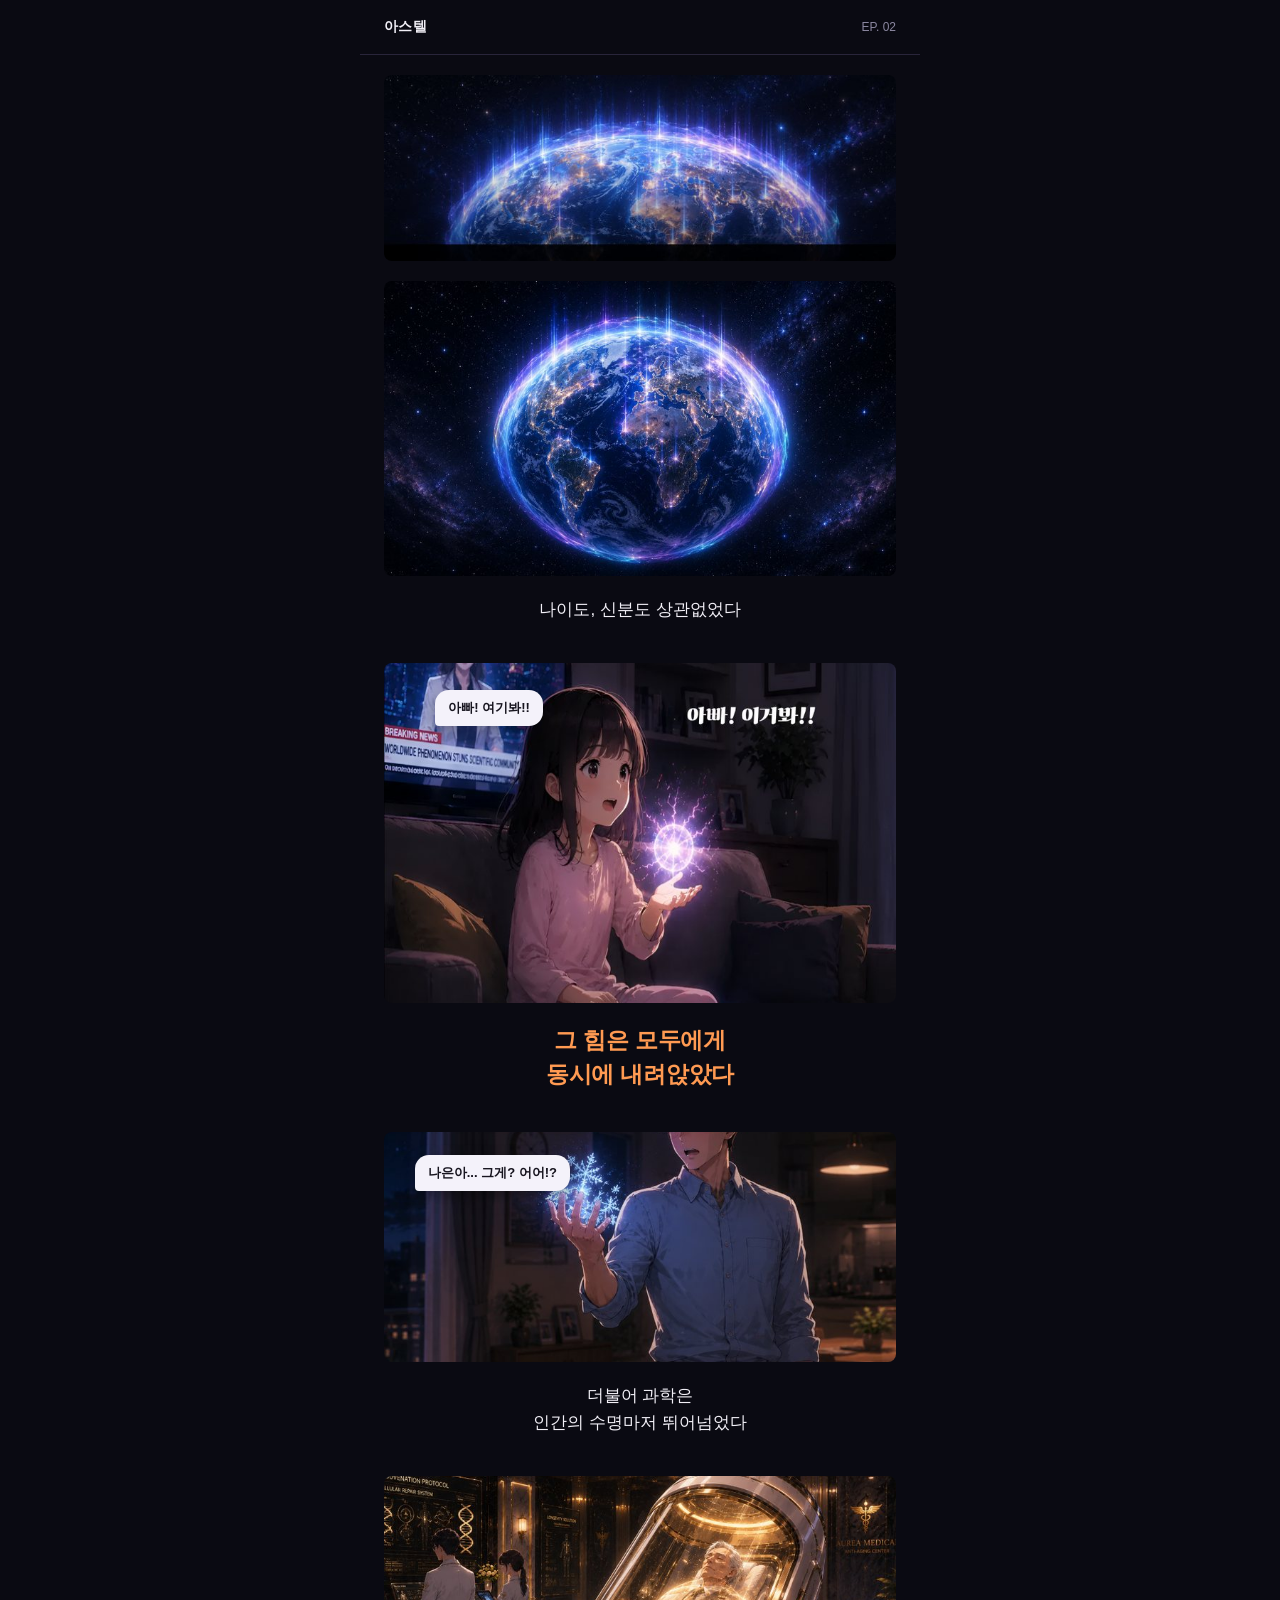
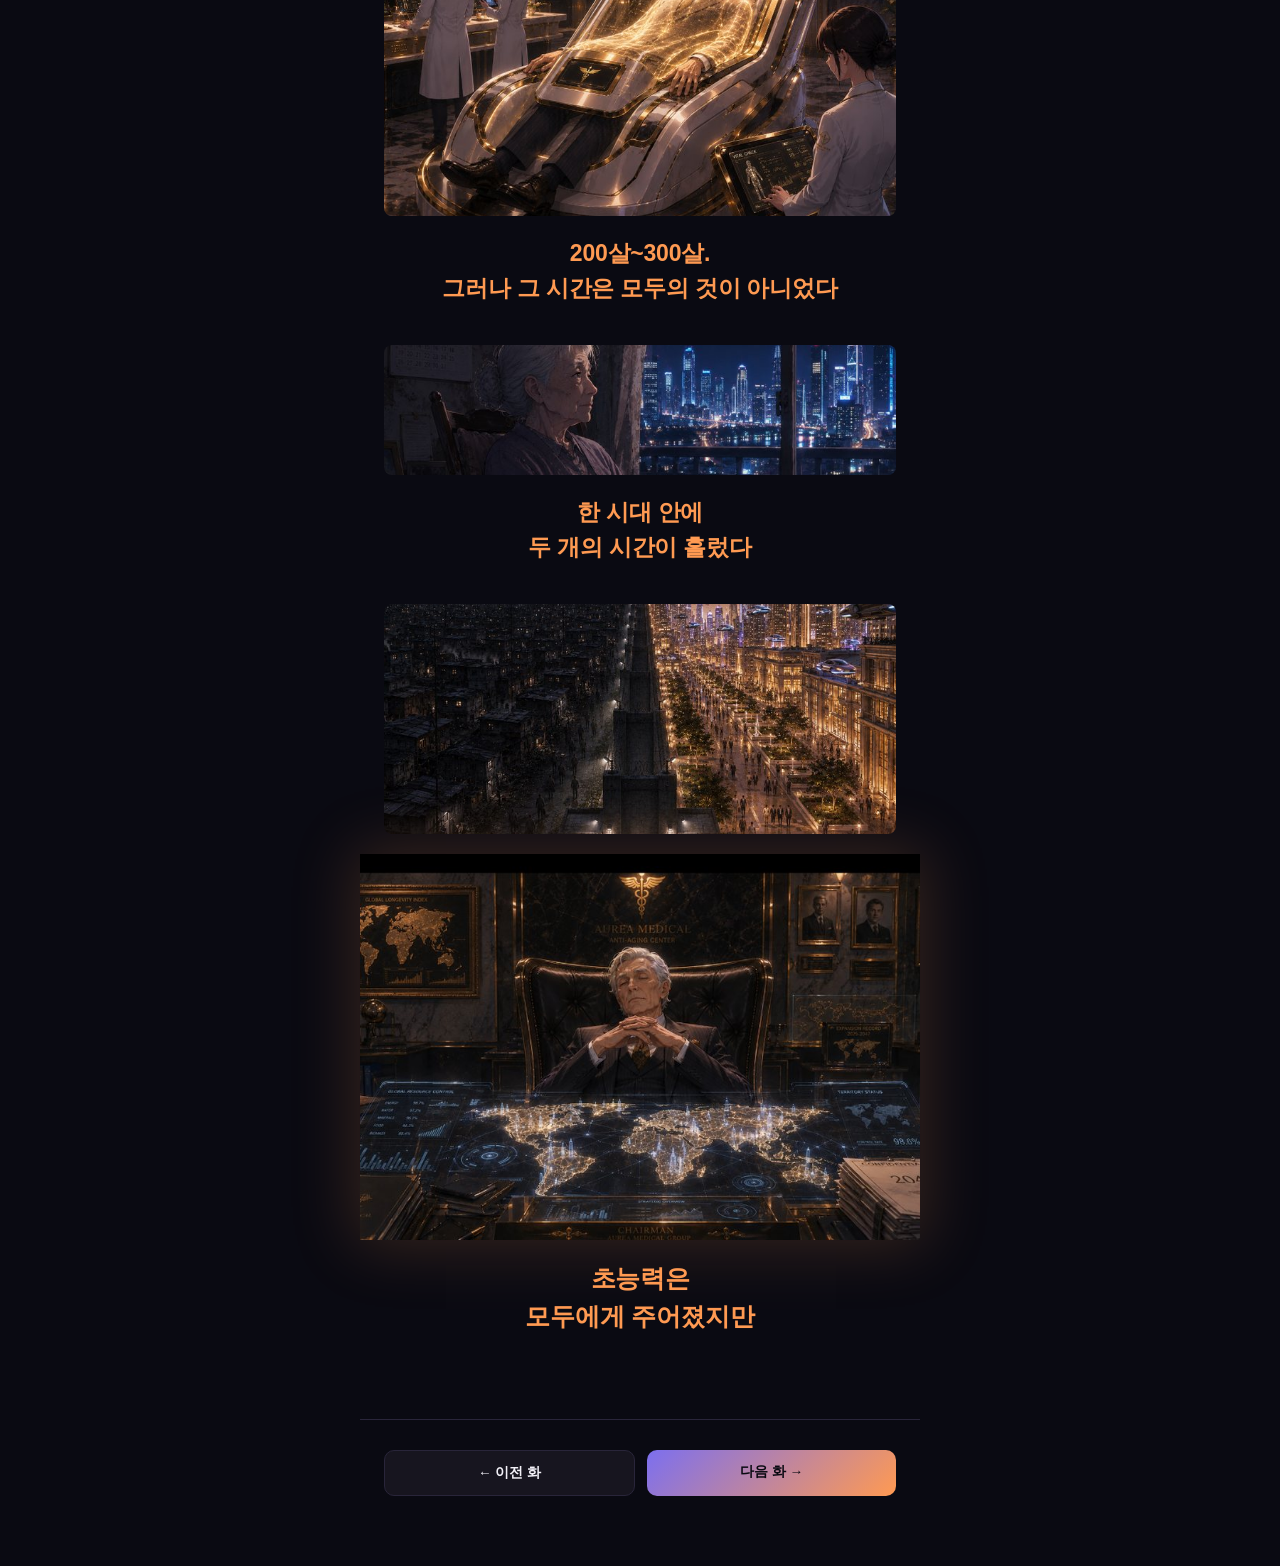
==== episodes/ep2.html @ e9e4303b "Add files via upload" ====
<!DOCTYPE html>
<html lang="ko">
<head>
<meta charset="UTF-8">
<meta name="viewport" content="width=device-width, initial-scale=1.0">
<title>2화 — 아스텔</title>
<link rel="stylesheet" href="../assets/site.css">
</head>
<body>

  <div class="site-nav">
    <a class="brand" href="../index.html">아스텔</a>
    <span class="ep-tag">EP. 02</span>
  </div>

  <div class="strip">

    <div class="cut size-m">
      <div class="cut-media"><img src="images/ep2/earth_top.jpg" alt="지구, 첫 번째 컷"></div>
    </div>

    <div class="cut size-l reveal">
      <div class="cut-media"><img src="images/ep2/earth_full.jpg" alt="지구, 두 번째 컷 (확대)"></div>
    </div>

    <div class="cut">
      <div class="cut-text text-normal">나이도, 신분도 상관없었다</div>
    </div>

    <div class="cut size-l reveal">
      <div class="cut-media">
        <img src="images/ep2/girl_power.jpg" alt="소녀가 손 위의 빛을 보여주는 장면">
        <div class="bubble-wrap" style="top:8%; left:10%;"><div class="bubble">아빠! 여기봐!!</div></div>
      </div>
    </div>

    <div class="cut">
      <div class="cut-text text-impact">그 힘은 모두에게<br>동시에 내려앉았다</div>
    </div>

    <div class="cut size-m">
      <div class="cut-media">
        <img src="images/ep2/man_power.jpg" alt="남성이 놀라며 손 위의 빛을 보는 장면">
        <div class="bubble-wrap" style="top:10%; left:6%;"><div class="bubble">나은아... 그게? 어어!?</div></div>
      </div>
    </div>

    <div class="cut">
      <div class="cut-text text-normal">더불어 과학은<br>인간의 수명마저 뛰어넘었다</div>
    </div>

    <div class="cut size-l reveal">
      <div class="cut-media"><img src="images/ep2/pod_capsule.jpg" alt="수명 연장 캡슐 시술 장면"></div>
    </div>

    <div class="cut">
      <div class="cut-text text-impact">200살~300살.<br>그러나 그 시간은 모두의 것이 아니었다</div>
    </div>

    <div class="cut size-s">
      <div class="cut-media"><img src="images/ep2/elder_window.jpg" alt="노년 여성이 도시를 바라보는 장면"></div>
    </div>

    <div class="cut">
      <div class="cut-text text-impact">한 시대 안에<br>두 개의 시간이 흘렀다</div>
    </div>

    <div class="cut size-m">
      <div class="cut-media"><img src="images/ep2/city_street.jpg" alt="도시 거리 전경"></div>
    </div>

    <div class="cut size-full reveal">
      <div class="cut-media"><img src="images/ep2/final_portrait.jpg" alt="빛과 지구본을 담은 마무리 이미지"></div>
    </div>

    <div class="cut">
      <div class="cut-text text-impact" style="font-size:25px">초능력은<br>모두에게 주어졌지만</div>
    </div>
  </div>

  <div class="ep-end">
    <a href="ep1.html">← 이전 화</a>
    <a class="next" href="ep3.html">다음 화 →</a>
  </div>

<script>
  const revealEls = document.querySelectorAll('.reveal');
  const io = new IntersectionObserver((entries) => {
    entries.forEach(entry => {
      if (entry.isIntersecting) {
        entry.target.classList.add('is-visible');
        io.unobserve(entry.target);
      }
    });
  }, { threshold: 0.2 });
  revealEls.forEach(el => io.observe(el));
</script>

</body>
</html>
---- assets/site.css ----
:root {
  --bg: #0a0a12;
  --text-main: #f2f0f7;
  --text-quiet: #8b87a0;
  --accent-violet: #7c6fef;
  --accent-violet-bright: #b6a6ff;
  --accent-ember: #ff9a52;
  --note-border: #29253a;
}

* { box-sizing: border-box; }

html, body {
  margin: 0;
  background: var(--bg);
  color: var(--text-main);
  font-family: 'Pretendard Variable', Pretendard, 'Noto Sans KR', 'Apple SD Gothic Neo', -apple-system, BlinkMacSystemFont, sans-serif;
}

body {
  display: flex;
  flex-direction: column;
  align-items: center;
}

a { color: inherit; }

/* Top nav */
.site-nav {
  max-width: 560px;
  width: 100%;
  padding: 18px 24px;
  display: flex;
  align-items: center;
  justify-content: space-between;
  border-bottom: 1px solid var(--note-border);
}

.site-nav .brand {
  font-size: 14px;
  font-weight: 800;
  letter-spacing: 0.02em;
  text-decoration: none;
}

.site-nav .ep-tag {
  font-size: 12px;
  color: var(--text-quiet);
}

/* Landing page */
.hero {
  max-width: 560px;
  width: 100%;
  padding: 70px 24px 40px;
  text-align: center;
}

.hero .tagline {
  font-size: 12px;
  letter-spacing: 0.16em;
  color: var(--accent-violet-bright);
  text-transform: uppercase;
  margin-bottom: 18px;
  font-weight: 700;
}

.hero h1 {
  font-size: 30px;
  line-height: 1.4;
  margin: 0 0 18px;
  font-weight: 800;
}

.hero p.lead {
  font-size: 15px;
  line-height: 1.8;
  color: #cfc9e2;
  margin: 0 0 40px;
}

.hero .cta {
  display: inline-block;
  background: linear-gradient(135deg, var(--accent-violet), var(--accent-ember));
  color: #0a0a12;
  font-weight: 800;
  font-size: 15px;
  padding: 14px 30px;
  border-radius: 999px;
  text-decoration: none;
}

/* Strip */
.strip {
  max-width: 560px;
  width: 100%;
  padding-bottom: 40px;
}

.cut {
  padding: 0 24px;
  margin-bottom: 4px;
}

.cut-media {
  position: relative;
  overflow: hidden;
  border-radius: 8px;
  margin: 20px 0 12px;
}

.cut-media img {
  width: 100%;
  display: block;
  object-fit: cover;
}

.size-s .cut-media img { max-height: 130px; }
.size-m .cut-media img { max-height: 230px; }
.size-l .cut-media img { max-height: 340px; }
.size-full { padding: 0; }
.size-full .cut-media {
  border-radius: 0;
  box-shadow: 0 0 60px 6px rgba(255,154,82,0.18), 0 0 0 1px rgba(255,154,82,0.14) inset;
}
.size-full .cut-media img { max-height: 520px; }

.reveal {
  opacity: 0;
  transform: scale(0.96);
  transition: opacity 0.9s ease, transform 0.9s ease;
}
.reveal.is-visible {
  opacity: 1;
  transform: scale(1);
}

.cut-text {
  text-align: center;
  padding: 8px 4px 20px;
}

.text-normal {
  font-size: 17px;
  color: var(--text-main);
  line-height: 1.6;
  font-weight: 500;
}

.text-impact {
  font-size: 23px;
  font-weight: 800;
  color: var(--accent-ember);
  line-height: 1.5;
  letter-spacing: -0.01em;
}

.text-impact-quote {
  font-size: 26px;
  font-weight: 800;
  color: var(--accent-ember);
  line-height: 1.5;
  letter-spacing: -0.01em;
  font-style: italic;
}

.bubble-wrap {
  position: absolute;
  max-width: 62%;
}

.bubble {
  background: #f4f2fa;
  color: #17151f;
  font-size: 13px;
  font-weight: 700;
  padding: 9px 13px;
  border-radius: 14px 14px 14px 4px;
  box-shadow: 0 4px 14px rgba(0,0,0,0.35);
  line-height: 1.4;
}

/* Episode end nav */
.ep-end {
  max-width: 560px;
  width: 100%;
  padding: 30px 24px 70px;
  border-top: 1px solid var(--note-border);
  margin-top: 20px;
  display: flex;
  justify-content: space-between;
  gap: 12px;
}

.ep-end a, .ep-end span {
  flex: 1;
  text-align: center;
  font-size: 13.5px;
  font-weight: 700;
  padding: 13px 10px;
  border-radius: 10px;
  text-decoration: none;
}

.ep-end a {
  background: #17151f;
  border: 1px solid var(--note-border);
  color: var(--text-main);
}

.ep-end span.disabled {
  color: #4a4657;
  border: 1px solid var(--note-border);
}

.ep-end a.next {
  background: linear-gradient(135deg, var(--accent-violet), var(--accent-ember));
  color: #0a0a12;
  border: none;
}
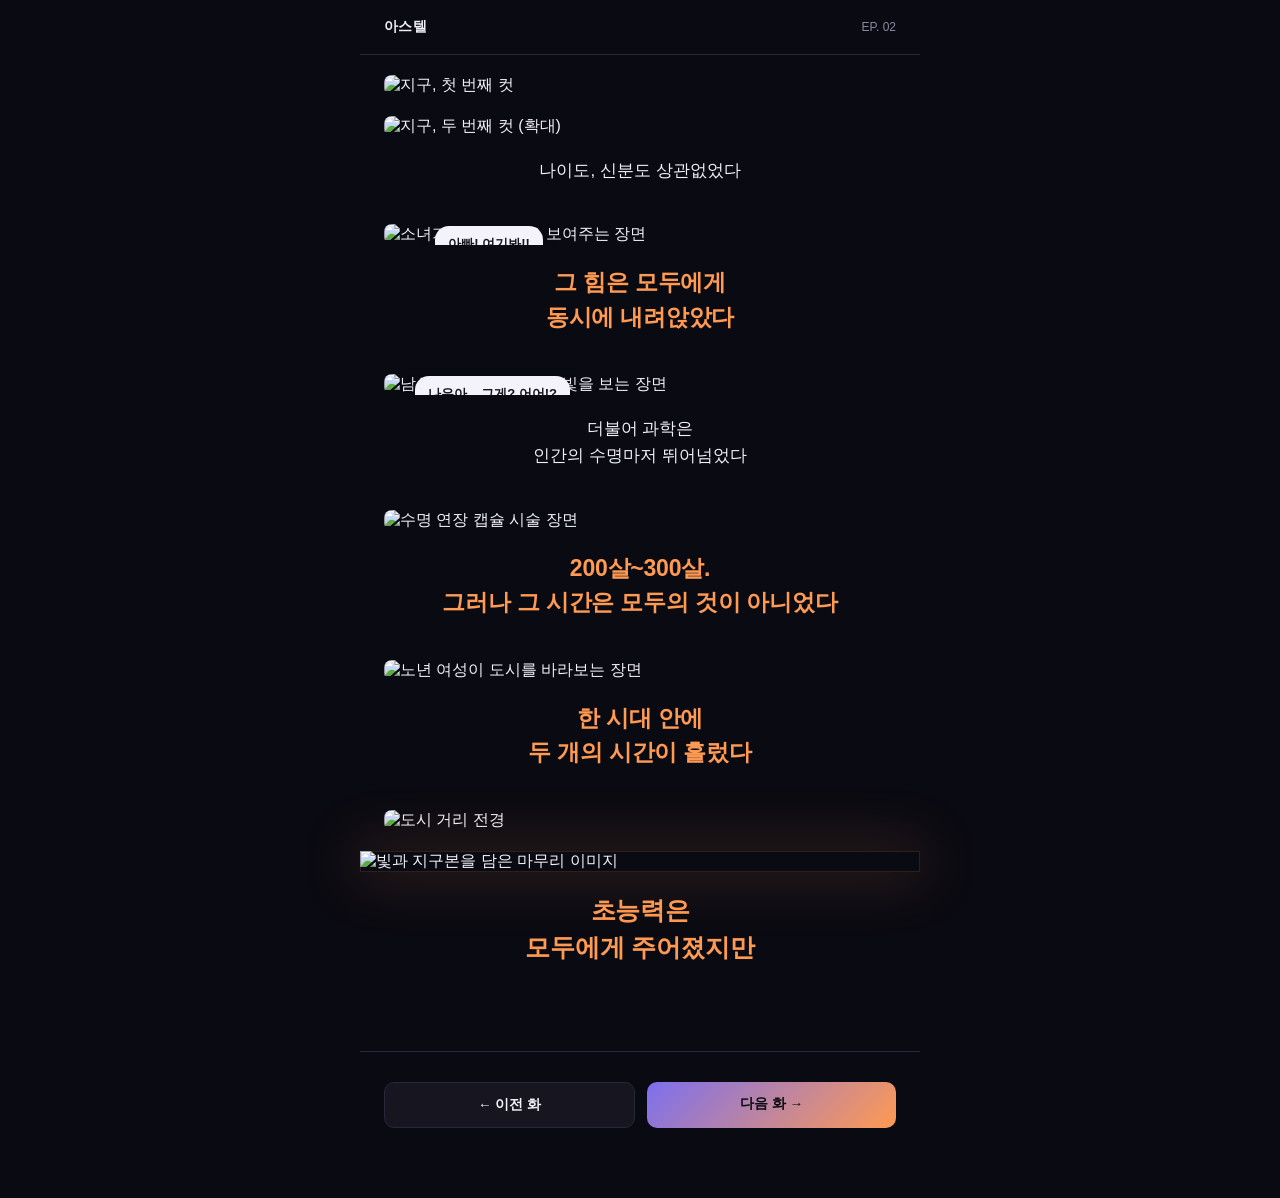
==== commit f53ad976: "Update ep2.html" ====
--- a/episodes/ep2.html
+++ b/episodes/ep2.html
@@ -16,11 +16,11 @@
   <div class="strip">
 
     <div class="cut size-m">
-      <div class="cut-media"><img src="images/ep2/earth_top.jpg" alt="지구, 첫 번째 컷"></div>
+      <div class="cut-media"><img src="images/ep2/earth_top.png" alt="지구, 첫 번째 컷"></div>
     </div>
 
     <div class="cut size-l reveal">
-      <div class="cut-media"><img src="images/ep2/earth_full.jpg" alt="지구, 두 번째 컷 (확대)"></div>
+      <div class="cut-media"><img src="images/ep2/earth_full.png" alt="지구, 두 번째 컷 (확대)"></div>
     </div>
 
     <div class="cut">
@@ -29,7 +29,7 @@
 
     <div class="cut size-l reveal">
       <div class="cut-media">
-        <img src="images/ep2/girl_power.jpg" alt="소녀가 손 위의 빛을 보여주는 장면">
+        <img src="images/ep2/girl_power.png" alt="소녀가 손 위의 빛을 보여주는 장면">
         <div class="bubble-wrap" style="top:8%; left:10%;"><div class="bubble">아빠! 여기봐!!</div></div>
       </div>
     </div>
@@ -40,7 +40,7 @@
 
     <div class="cut size-m">
       <div class="cut-media">
-        <img src="images/ep2/man_power.jpg" alt="남성이 놀라며 손 위의 빛을 보는 장면">
+        <img src="images/ep2/man_power.png" alt="남성이 놀라며 손 위의 빛을 보는 장면">
         <div class="bubble-wrap" style="top:10%; left:6%;"><div class="bubble">나은아... 그게? 어어!?</div></div>
       </div>
     </div>
@@ -50,7 +50,7 @@
     </div>
 
     <div class="cut size-l reveal">
-      <div class="cut-media"><img src="images/ep2/pod_capsule.jpg" alt="수명 연장 캡슐 시술 장면"></div>
+      <div class="cut-media"><img src="images/ep2/pod_capsule.png" alt="수명 연장 캡슐 시술 장면"></div>
     </div>
 
     <div class="cut">
@@ -58,7 +58,7 @@
     </div>
 
     <div class="cut size-s">
-      <div class="cut-media"><img src="images/ep2/elder_window.jpg" alt="노년 여성이 도시를 바라보는 장면"></div>
+      <div class="cut-media"><img src="images/ep2/elder_window.png" alt="노년 여성이 도시를 바라보는 장면"></div>
     </div>
 
     <div class="cut">
@@ -66,11 +66,11 @@
     </div>
 
     <div class="cut size-m">
-      <div class="cut-media"><img src="images/ep2/city_street.jpg" alt="도시 거리 전경"></div>
+      <div class="cut-media"><img src="images/ep2/city_street.png" alt="도시 거리 전경"></div>
     </div>
 
     <div class="cut size-full reveal">
-      <div class="cut-media"><img src="images/ep2/final_portrait.jpg" alt="빛과 지구본을 담은 마무리 이미지"></div>
+      <div class="cut-media"><img src="images/ep2/final_portrait.png" alt="빛과 지구본을 담은 마무리 이미지"></div>
     </div>
 
     <div class="cut">
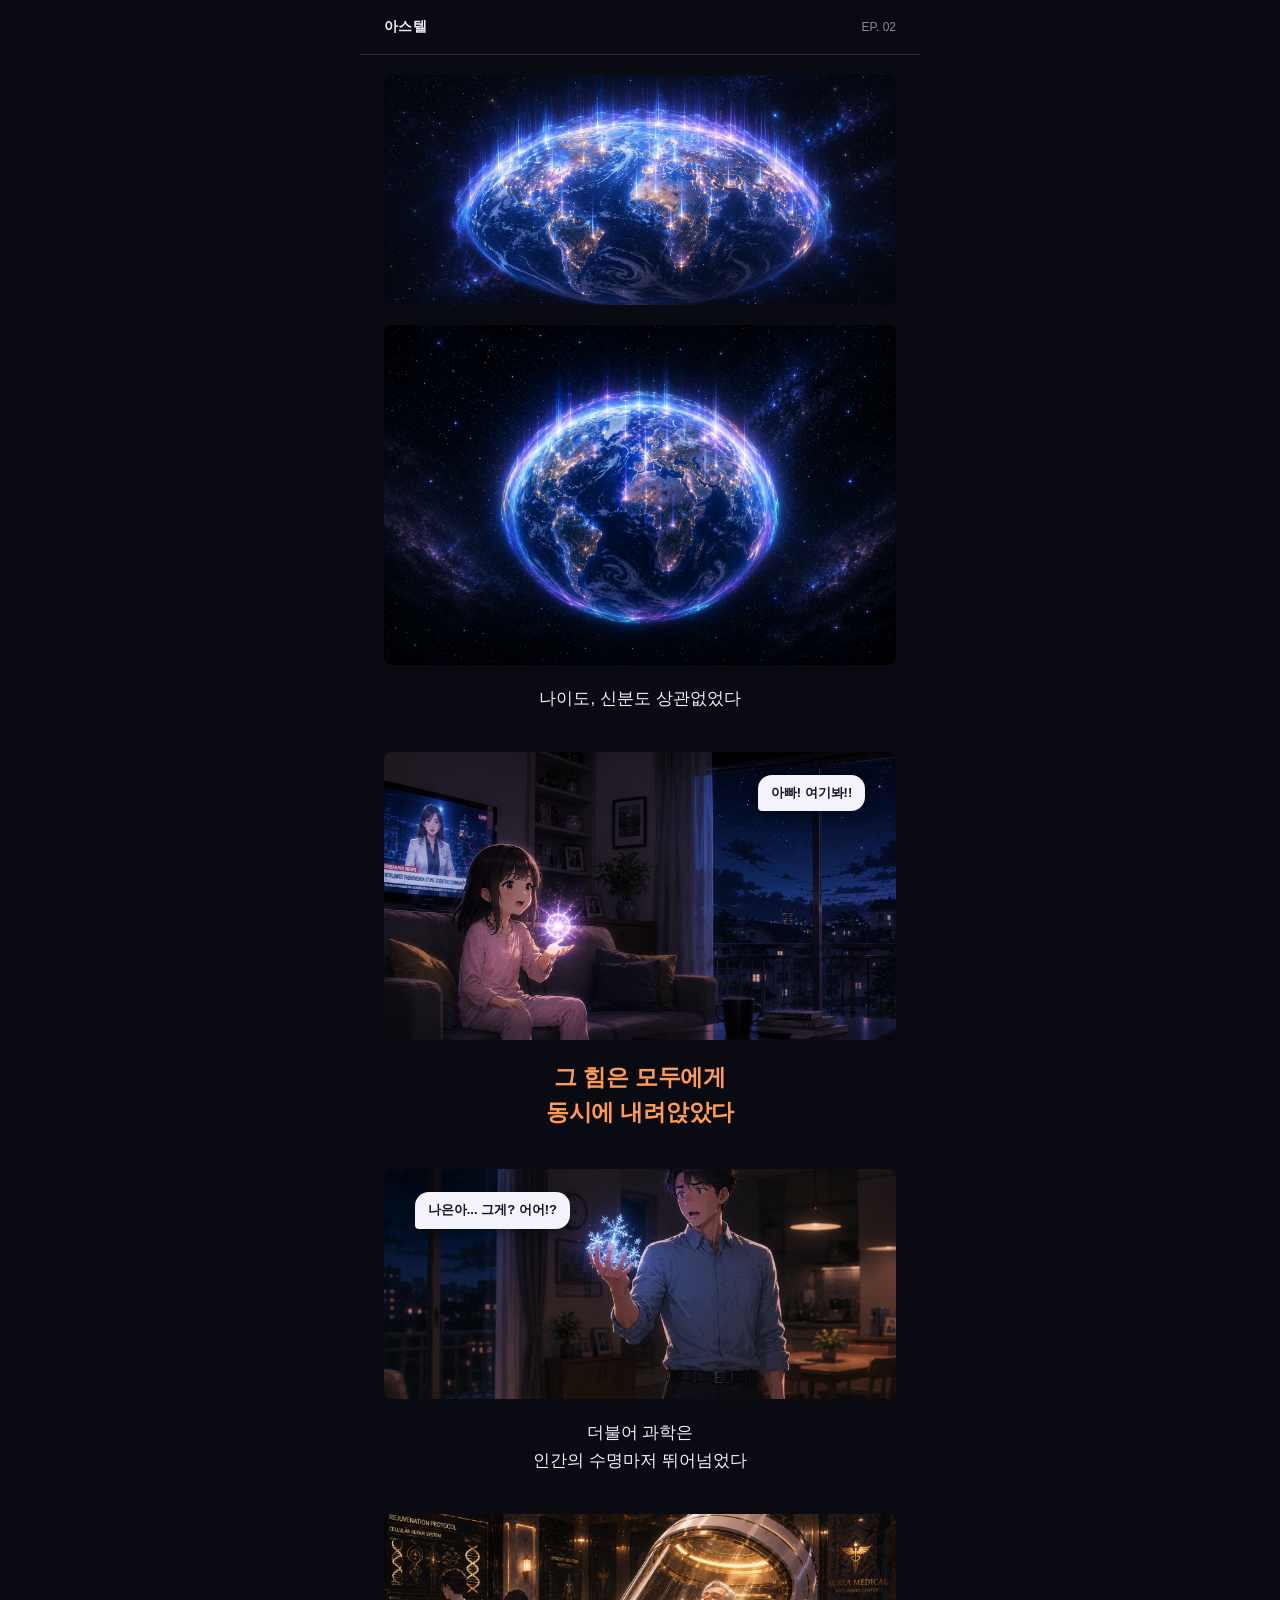
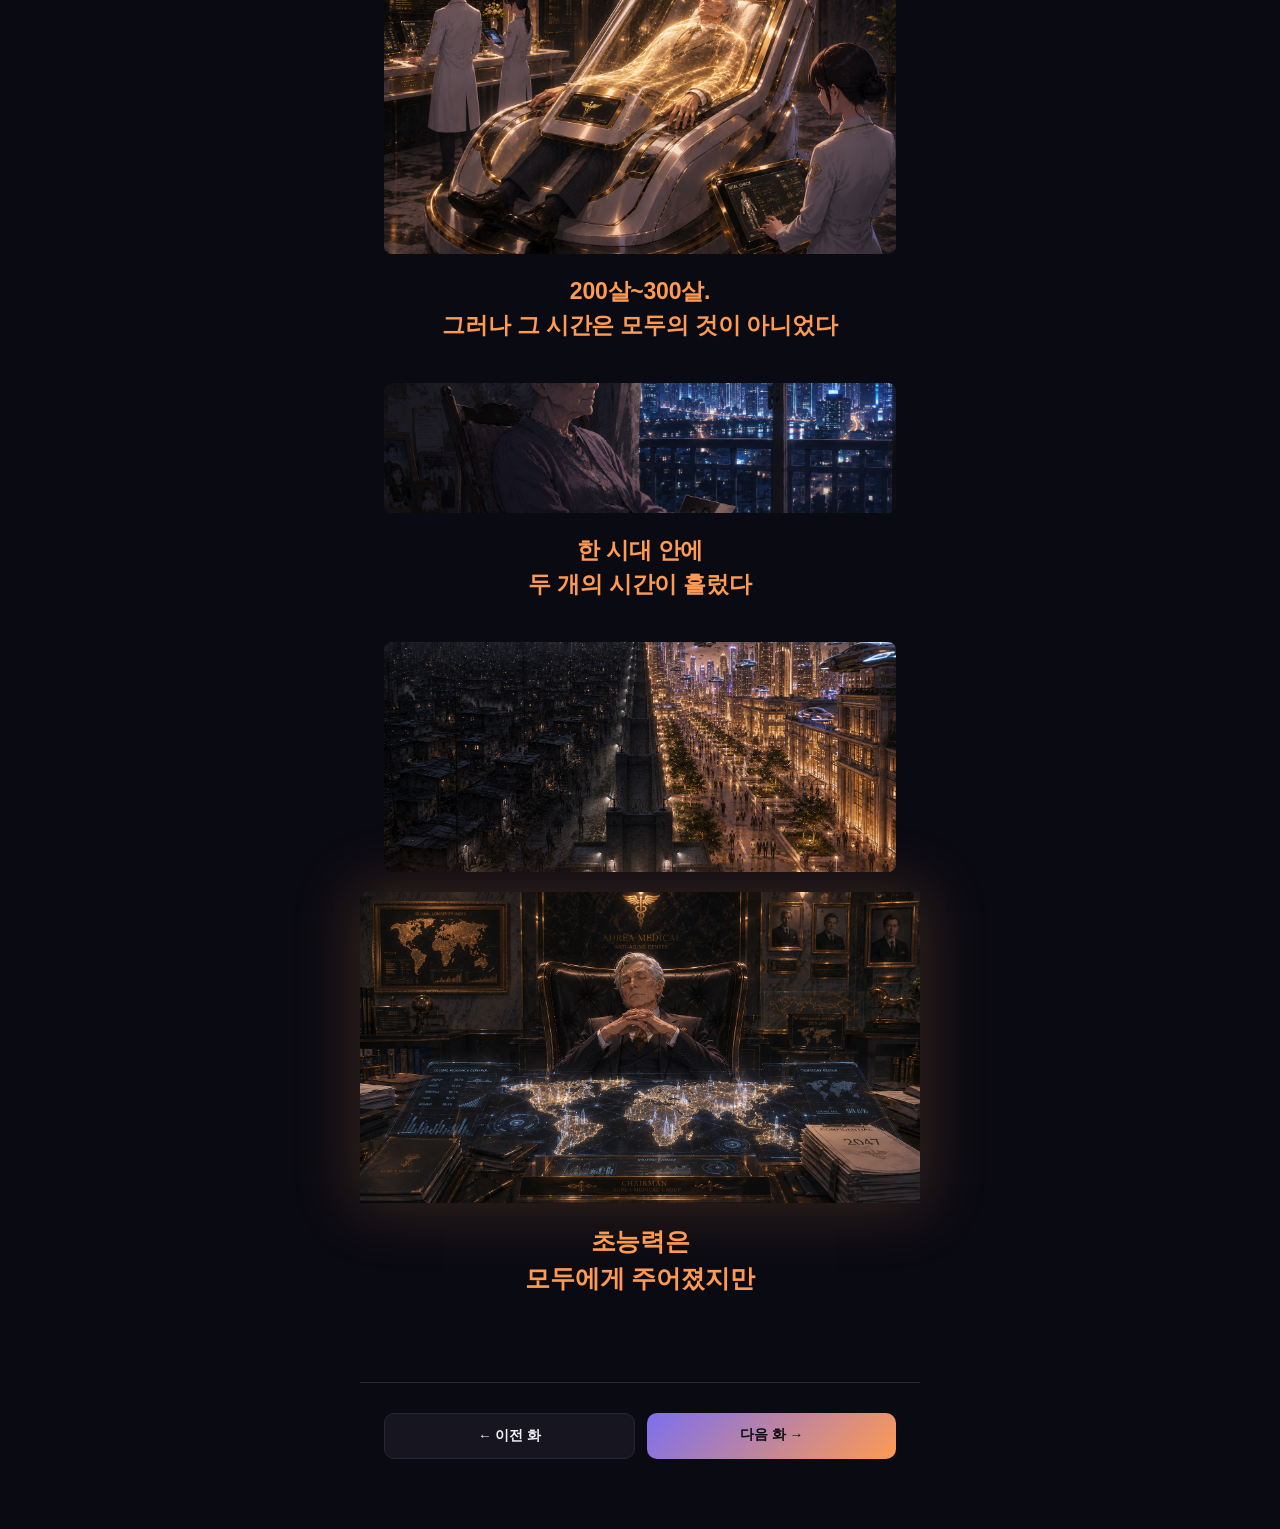
==== commit aa6bf389: "Update ep2.html" ====
--- a/episodes/ep2.html
+++ b/episodes/ep2.html
@@ -16,7 +16,7 @@
   <div class="strip">
 
     <div class="cut size-m">
-      <div class="cut-media"><img src="images/ep2/earth_top.png" alt="지구, 첫 번째 컷"></div>
+      <div class="cut-media fade-bottom"><img src="images/ep2/earth_top.png" alt="지구, 첫 번째 컷"></div>
     </div>
 
     <div class="cut size-l reveal">
@@ -30,7 +30,7 @@
     <div class="cut size-l reveal">
       <div class="cut-media">
         <img src="images/ep2/girl_power.png" alt="소녀가 손 위의 빛을 보여주는 장면">
-        <div class="bubble-wrap" style="top:8%; left:10%;"><div class="bubble">아빠! 여기봐!!</div></div>
+        <div class="bubble-wrap" style="top:8%; right:6%;"><div class="bubble">아빠! 여기봐!!</div></div>
       </div>
     </div>
 
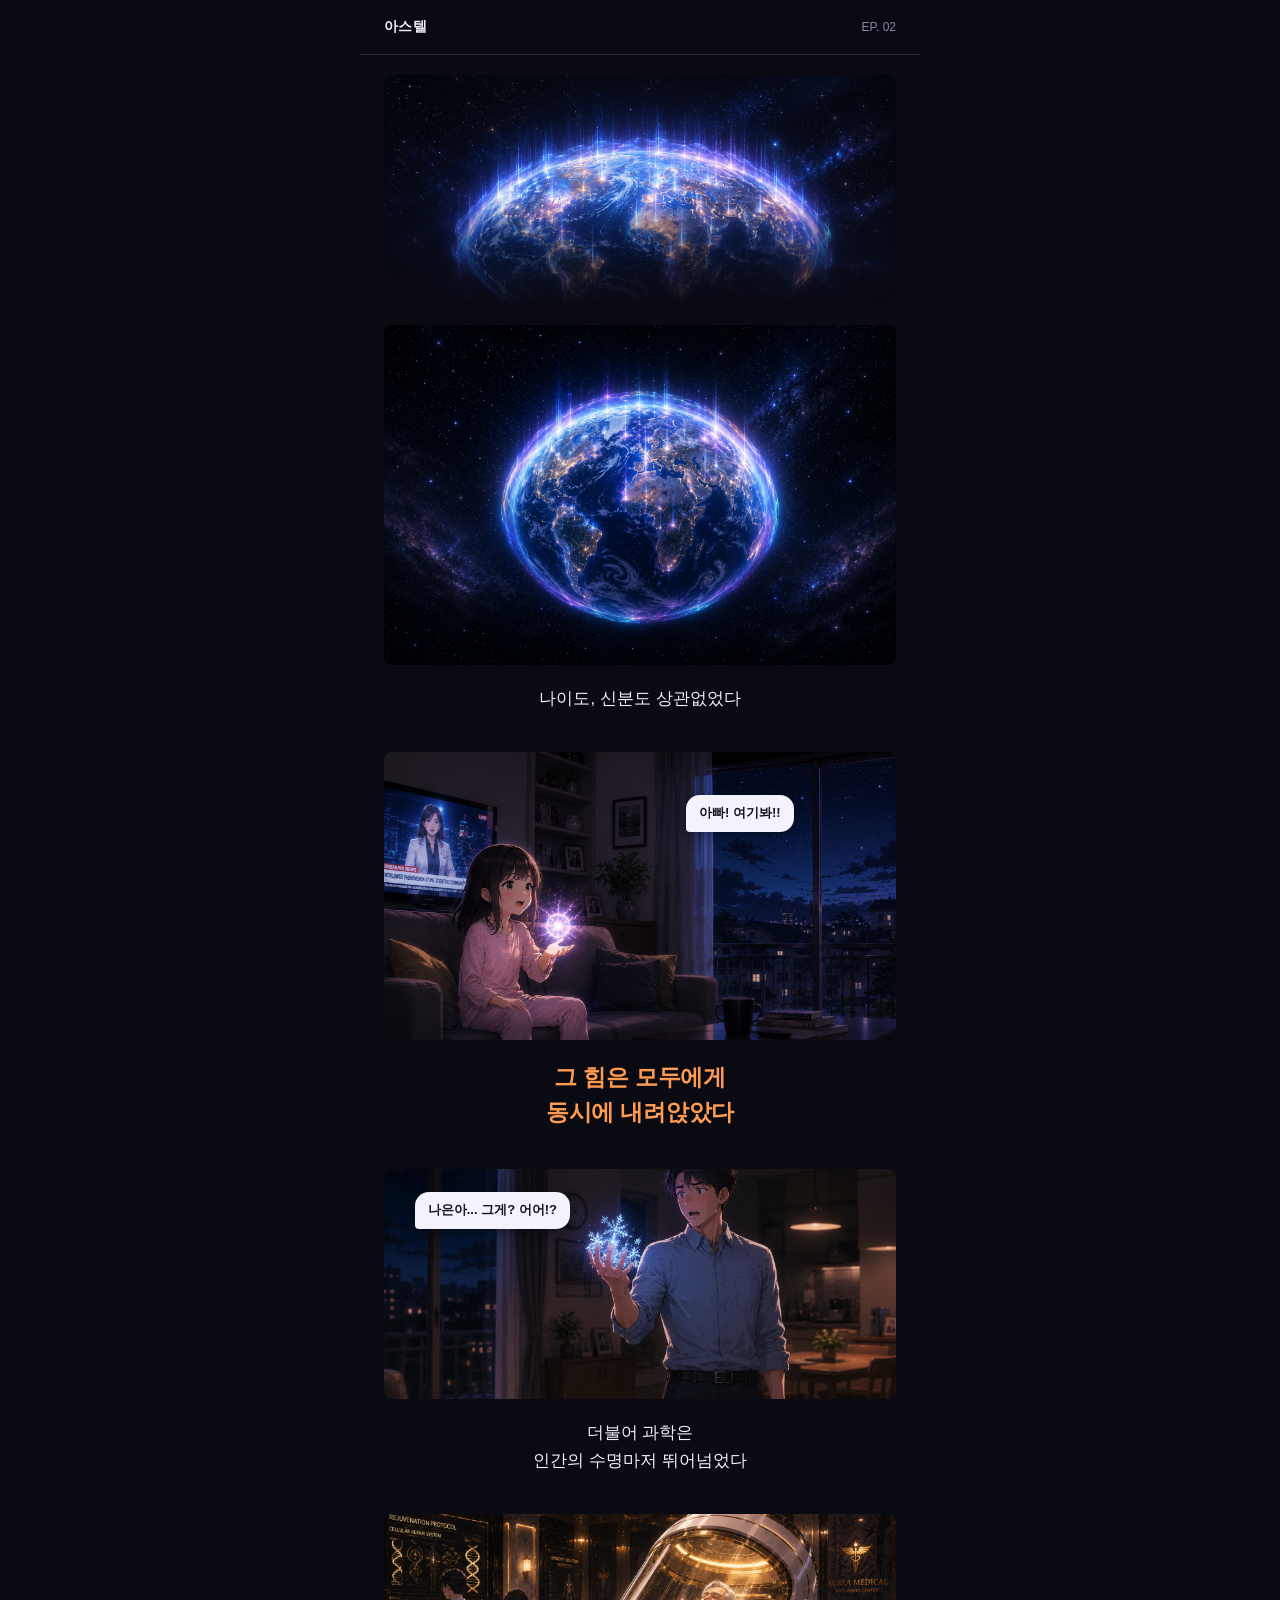
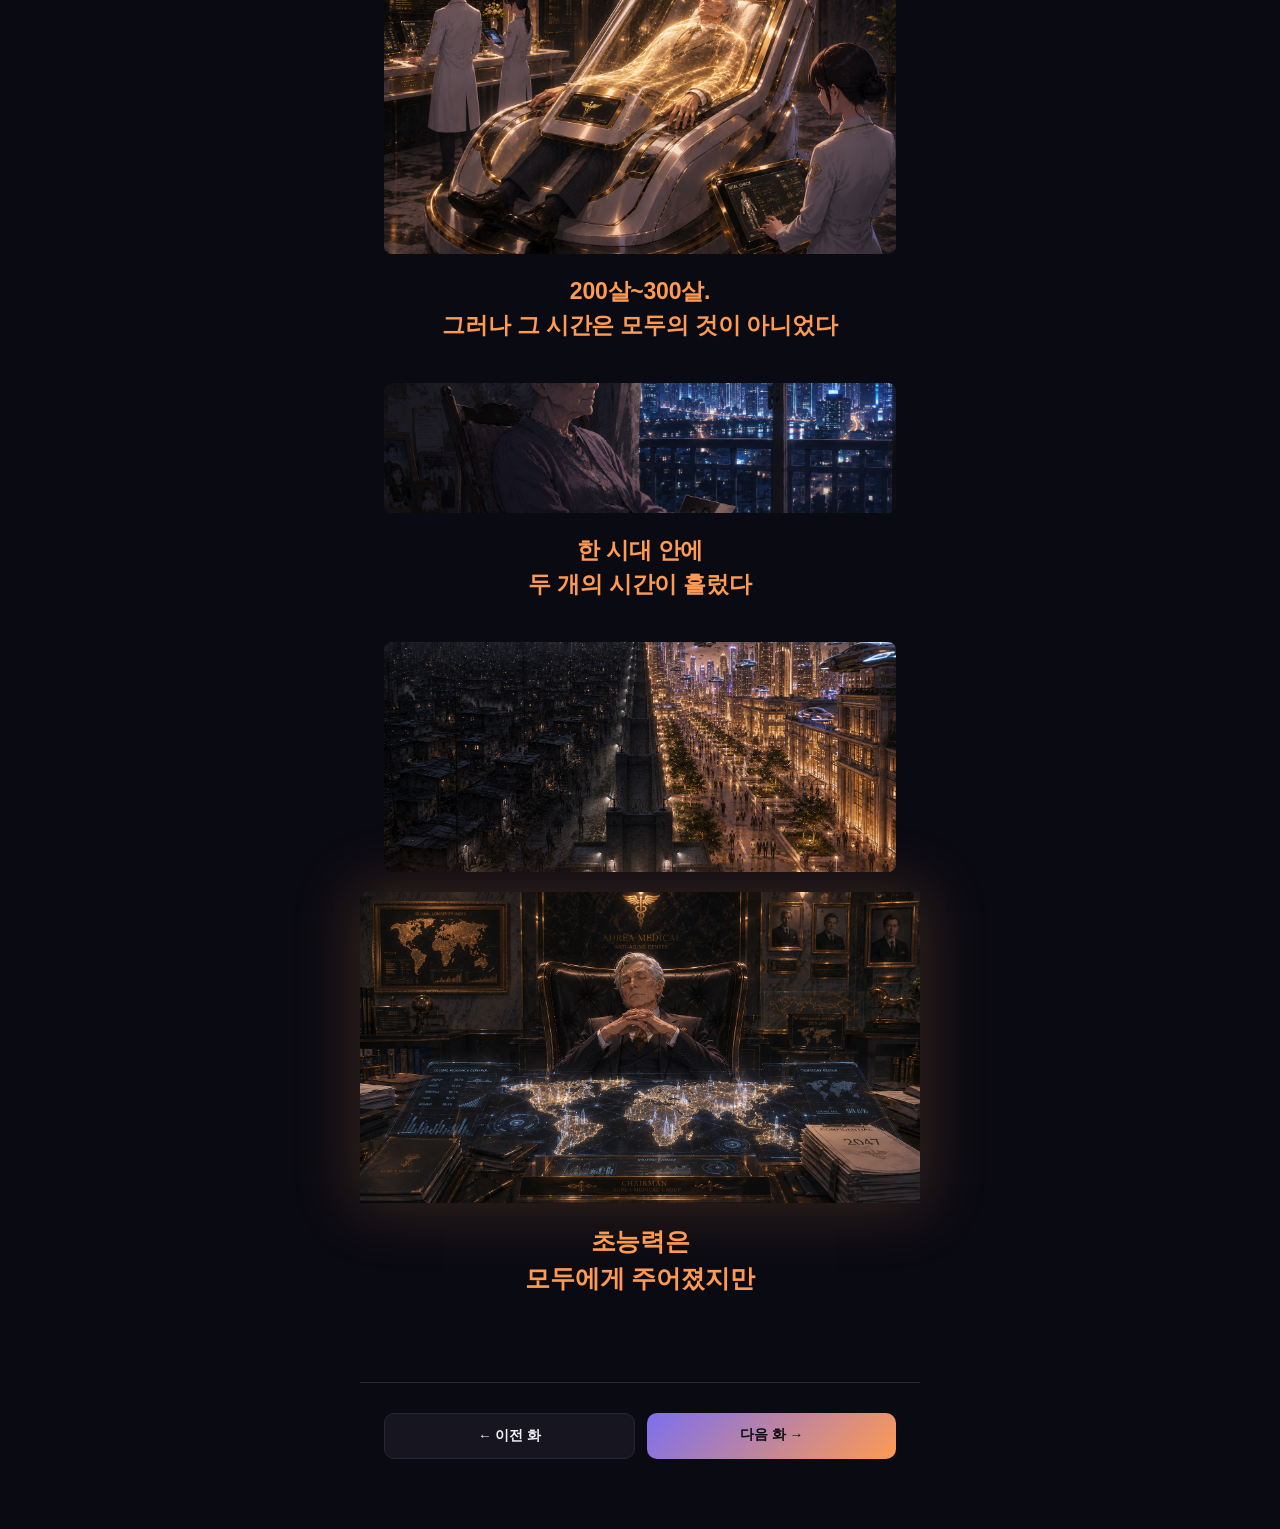
==== commit 02f729ca: "Update ep2.html" ====
--- a/episodes/ep2.html
+++ b/episodes/ep2.html
@@ -30,7 +30,7 @@
     <div class="cut size-l reveal">
       <div class="cut-media">
         <img src="images/ep2/girl_power.png" alt="소녀가 손 위의 빛을 보여주는 장면">
-        <div class="bubble-wrap" style="top:8%; right:6%;"><div class="bubble">아빠! 여기봐!!</div></div>
+        <div class="bubble-wrap" style="top:15%; right:20%;"><div class="bubble">아빠! 여기봐!!</div></div>
       </div>
     </div>
 
--- a/assets/site.css
+++ b/assets/site.css
@@ -218,3 +218,9 @@
   color: #0a0a12;
   border: none;
 }
+
+.fade-bottom img {
+  object-position: top;
+  -webkit-mask-image: linear-gradient(to bottom, black 55%, transparent 100%);
+  mask-image: linear-gradient(to bottom, black 55%, transparent 100%);
+}
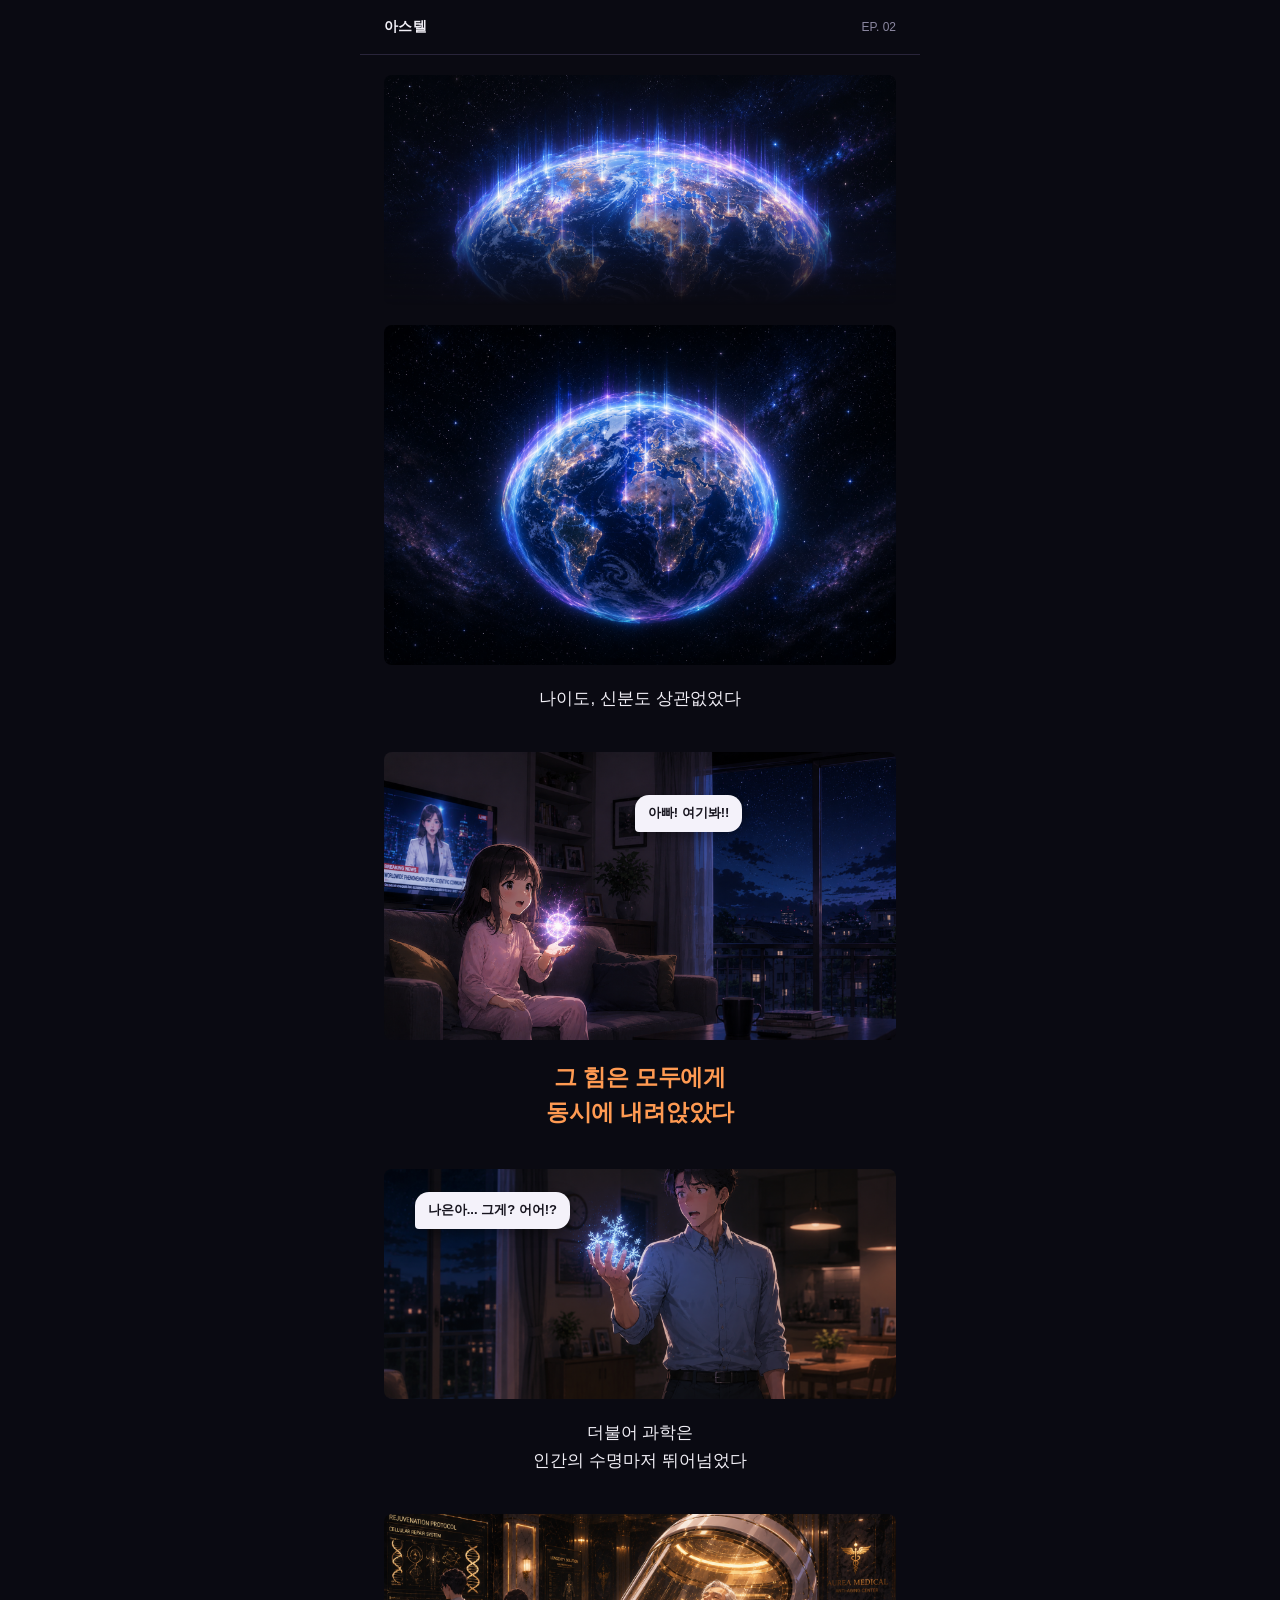
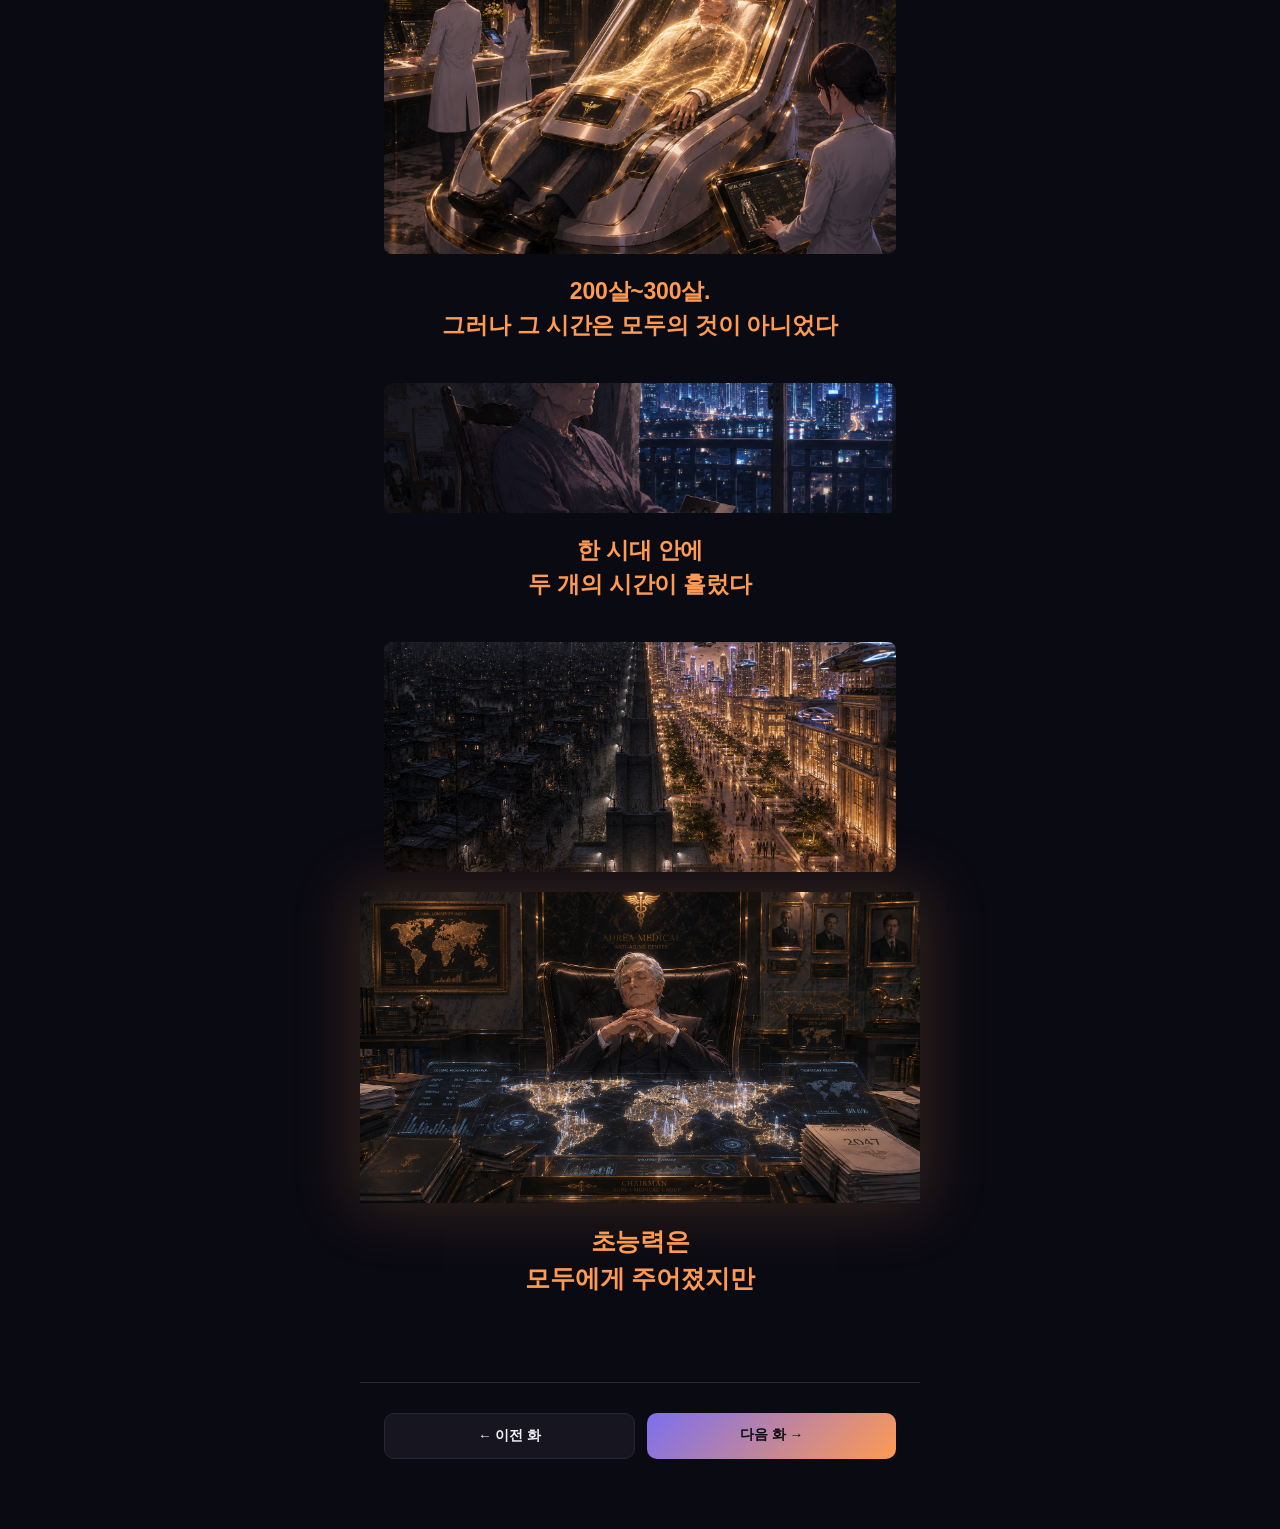
==== commit ac64aed1: "Update ep2.html" ====
--- a/episodes/ep2.html
+++ b/episodes/ep2.html
@@ -30,7 +30,7 @@
     <div class="cut size-l reveal">
       <div class="cut-media">
         <img src="images/ep2/girl_power.png" alt="소녀가 손 위의 빛을 보여주는 장면">
-        <div class="bubble-wrap" style="top:15%; right:20%;"><div class="bubble">아빠! 여기봐!!</div></div>
+        <div class="bubble-wrap" style="top:15%; right:30%;"><div class="bubble">아빠! 여기봐!!</div></div>
       </div>
     </div>
 
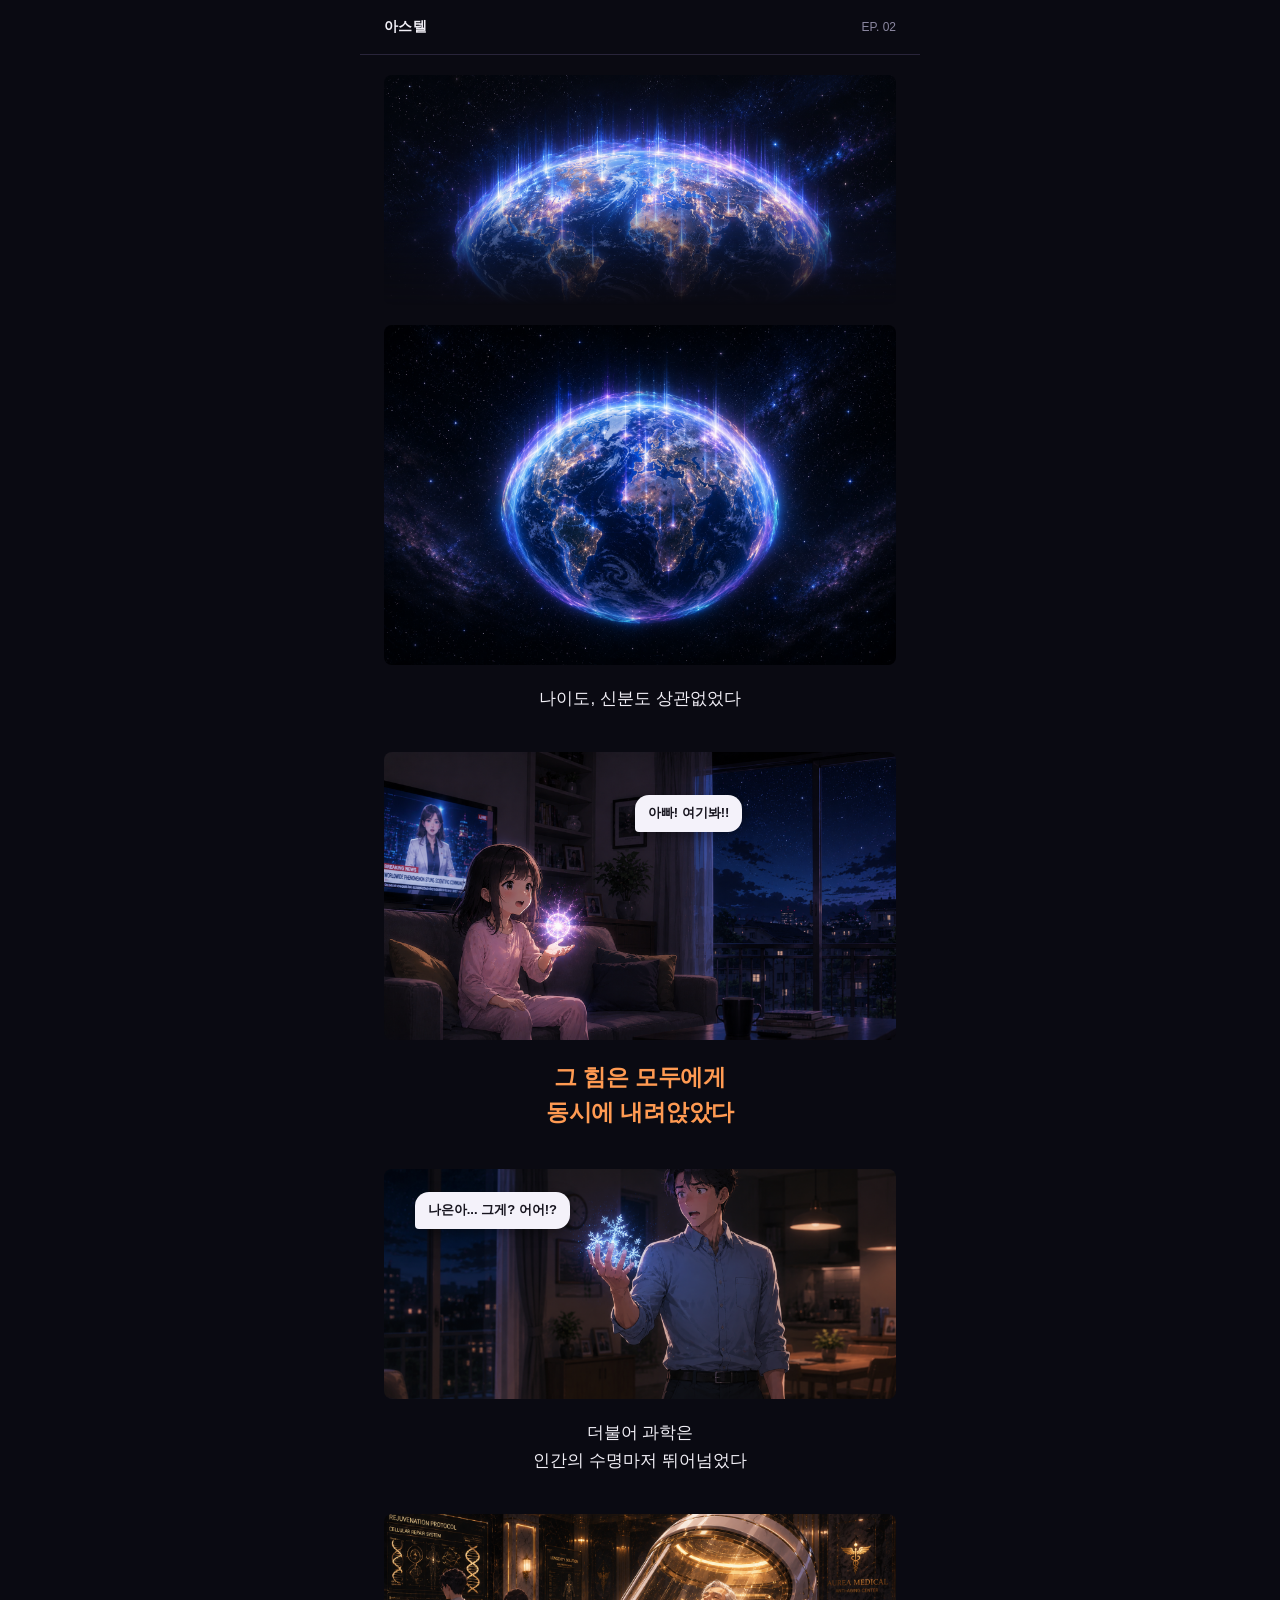
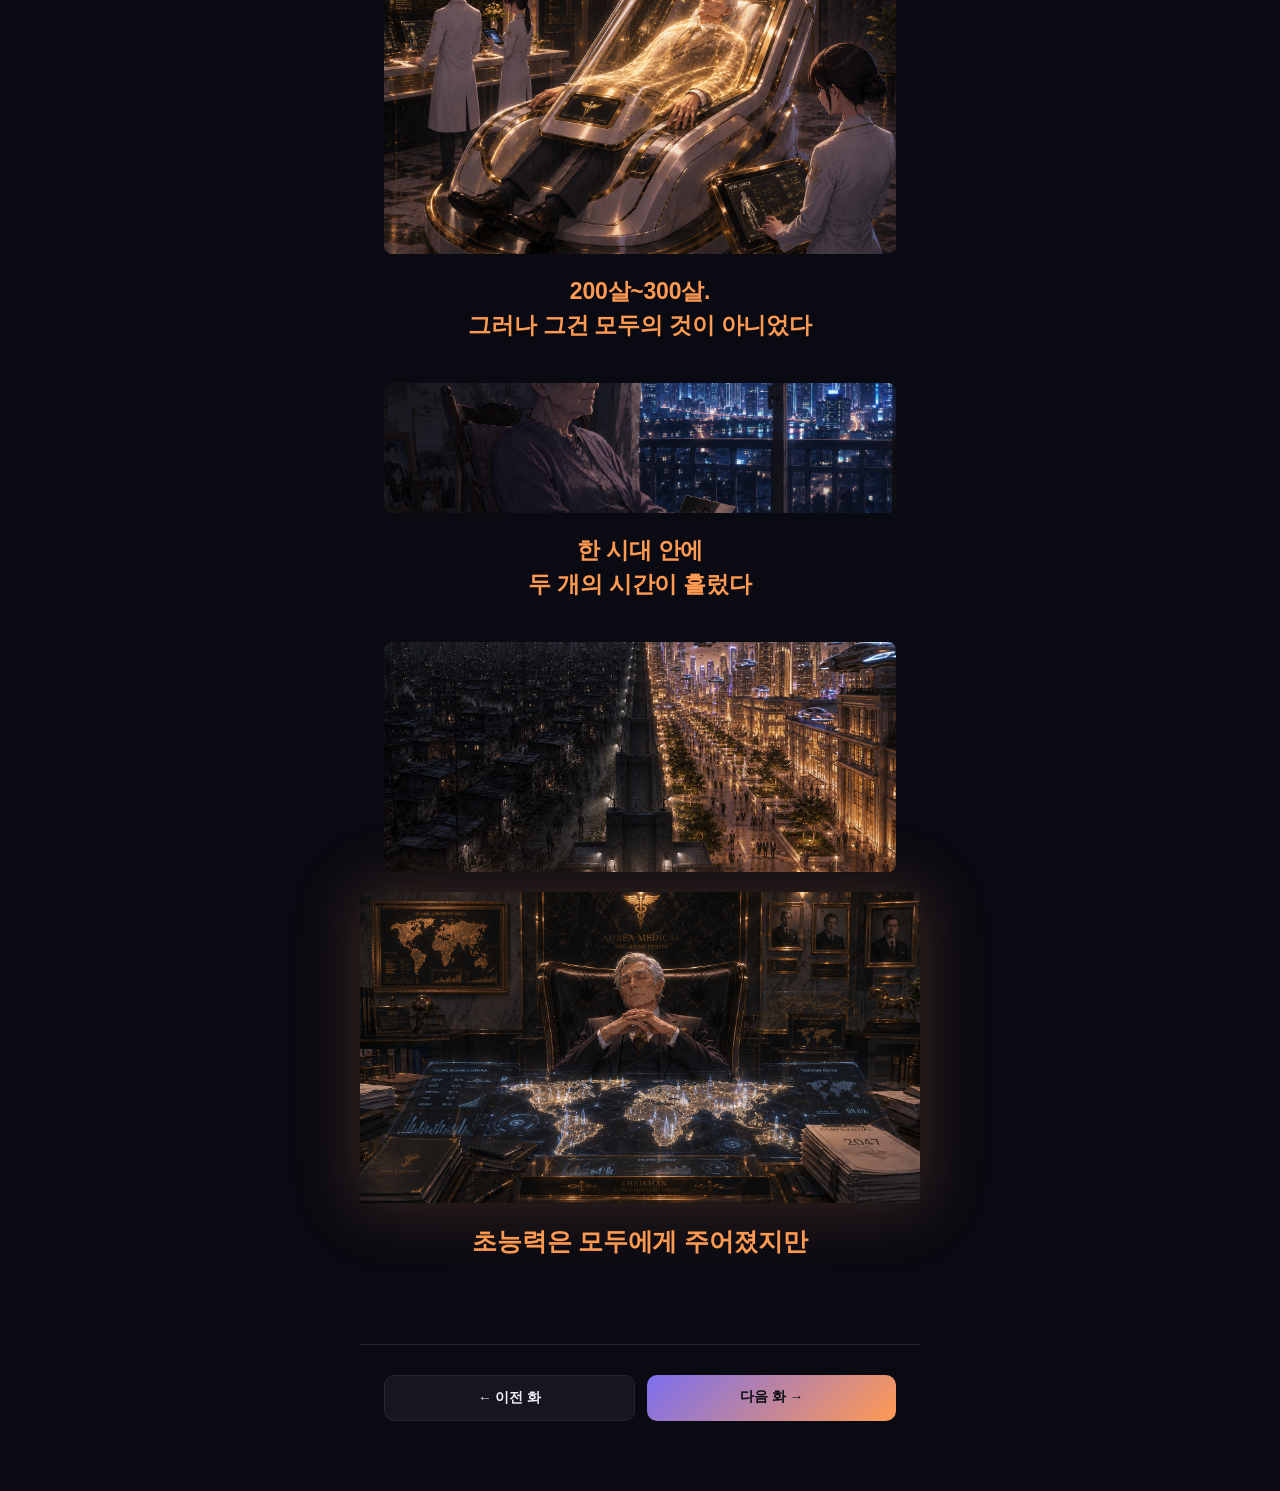
==== commit bc52e04d: "Update ep2.html" ====
--- a/episodes/ep2.html
+++ b/episodes/ep2.html
@@ -54,7 +54,7 @@
     </div>
 
     <div class="cut">
-      <div class="cut-text text-impact">200살~300살.<br>그러나 그 시간은 모두의 것이 아니었다</div>
+      <div class="cut-text text-impact">200살~300살.<br>그러나 그건 모두의 것이 아니었다</div>
     </div>
 
     <div class="cut size-s">
@@ -74,7 +74,7 @@
     </div>
 
     <div class="cut">
-      <div class="cut-text text-impact" style="font-size:25px">초능력은<br>모두에게 주어졌지만</div>
+      <div class="cut-text text-impact" style="font-size:25px">초능력은 모두에게 주어졌지만</div>
     </div>
   </div>
 
--- a/assets/site.css
+++ b/assets/site.css
@@ -224,3 +224,7 @@
   -webkit-mask-image: linear-gradient(to bottom, black 55%, transparent 100%);
   mask-image: linear-gradient(to bottom, black 55%, transparent 100%);
 }
+
+.crop-bottom img {
+  object-position: bottom;
+}
